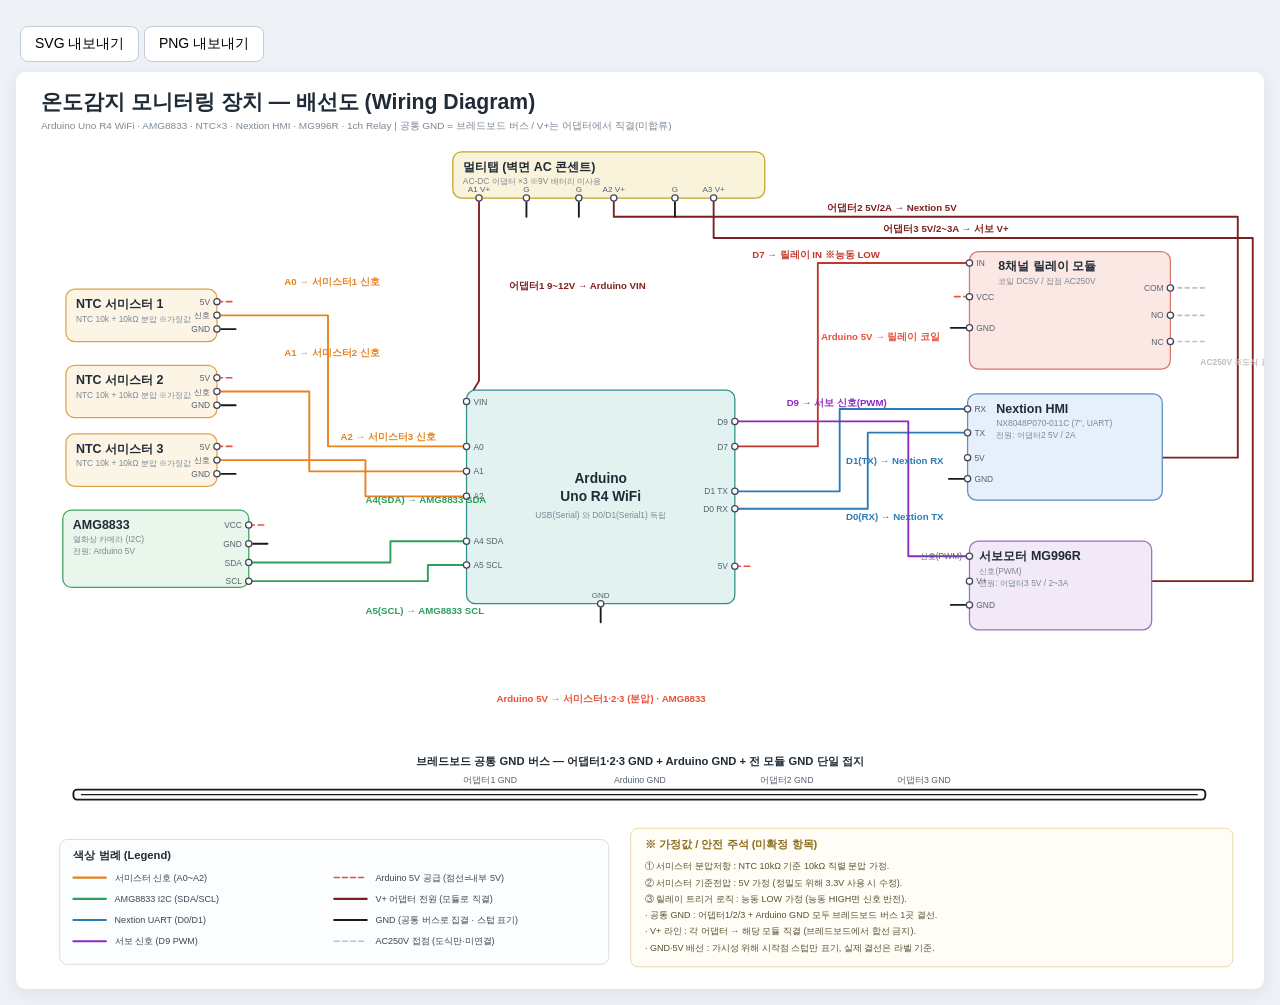
==== temperature-monitor-wiring.html @ 6a08c714 "온도감지 모니터링 장치 배선도(SVG) 추가 — 선 뒤배치·GND/5V 스텁 처리 요청 수정사항 반영하여 배선도를 HTML/SVG로 재제작: - 배선을 맨 뒤 레이어(wires)로" ====
<!DOCTYPE html>
<html lang="ko">
<head>
<meta charset="UTF-8" />
<meta name="viewport" content="width=device-width, initial-scale=1.0" />
<title>온도감지 모니터링 장치 — 배선도 (Wiring Diagram)</title>
<style>
  html,body{margin:0;background:#eef2f6;font-family:'Segoe UI','Apple SD Gothic Neo','Malgun Gothic','Noto Sans KR',sans-serif;}
  .page{max-width:2000px;margin:0 auto;padding:16px;}
  svg{width:100%;height:auto;display:block;background:#fff;border-radius:10px;box-shadow:0 4px 18px rgba(0,0,0,.08);}
  .dl{margin:10px 4px;}
  .dl button{padding:8px 14px;font-size:14px;border:1px solid #c3ccd6;border-radius:8px;background:#fff;cursor:pointer;}
  .dl button:hover{background:#f1f5f9;}
</style>
</head>
<body>
<div class="page">
  <div class="dl">
    <button id="btn-svg">SVG 내보내기</button>
    <button id="btn-png">PNG 내보내기</button>
  </div>
  <svg id="diagram" viewBox="0 0 2000 1470" xmlns="http://www.w3.org/2000/svg"></svg>
</div>

<script>
/* =====================================================================
 * 온도감지 모니터링 장치 배선도 — 재제작본
 *
 * 적용된 수정사항:
 *  (1) 배선(wiresG)을 가장 먼저 그려 맨 뒤 레이어에 둔다. 이후 모듈
 *      박스(modulesG), 텍스트 라벨(labelsG) 순으로 그려 모듈이 선에
 *      가려지지 않도록 한다.
 *  (2) GND(검정)와 5V(빨강 점선) 네트는 연결점(시작점)에서 짧은 스텁만
 *      그리고 긴 배선은 생략한다. 라벨과 하단 공통 GND 버스 바는 남겨
 *      연결 의도는 유지한다.
 * ===================================================================== */
const NS = 'http://www.w3.org/2000/svg';
const svg = document.getElementById('diagram');

const wiresG   = mk('g', { id: 'wires' });   // (1) 맨 뒤
const modulesG = mk('g', { id: 'modules' }); // 그 위
const labelsG  = mk('g', { id: 'labels' });  // 맨 앞
svg.append(wiresG, modulesG, labelsG);

// 배경
mk('rect', { x: 0, y: 0, width: 2000, height: 1470, fill: '#ffffff' }, wiresG);

function mk(tag, attrs, parent) {
  const e = document.createElementNS(NS, tag);
  for (const k in attrs) e.setAttribute(k, attrs[k]);
  if (parent) parent.appendChild(e);
  return e;
}
function txt(x, y, str, o = {}, parent = labelsG) {
  const t = mk('text', {
    x, y, 'font-size': o.size || 16, 'font-weight': o.weight || 400,
    fill: o.fill || '#26323d', 'text-anchor': o.anchor || 'start',
    'font-family': "'Segoe UI','Apple SD Gothic Neo','Malgun Gothic',sans-serif",
  }, parent);
  t.textContent = str;
  return t;
}
function poly(points, o, parent = wiresG) {
  return mk('polyline', {
    points: points.map(p => p.join(',')).join(' '),
    fill: 'none', stroke: o.color, 'stroke-width': o.w || 3,
    'stroke-linejoin': 'round', 'stroke-linecap': 'round',
    'stroke-dasharray': o.dash || 'none',
  }, parent);
}
function dot(x, y, color) {
  mk('circle', { cx: x, cy: y, r: 5, fill: color, stroke: '#fff', 'stroke-width': 1.5 }, wiresG);
}

/* ---------------- 색상 팔레트 ---------------- */
const C = {
  orange: '#E8821E',   // 서미스터 신호
  green:  '#2E9E5B',   // I2C
  blue:   '#2C7BB6',   // UART
  purple: '#8A2BBE',   // 서보 PWM
  trig:   '#C0392B',   // 릴레이 트리거
  v5:     '#E8503A',   // Arduino 5V (점선)
  vplus:  '#7E1F1F',   // V+ 어댑터 (직결)
  gnd:    '#1A1A1A',   // GND
  ac:     '#BFBFBF',   // AC250V (미연결)
};

/* ---------------- 모듈 정의 ---------------- */
const P = {}; // 핀 좌표 레지스트리 P['MOD.pin'] = [x,y]

const modules = [
  { id:'TAP', x:700, y:128, w:500, h:74, fill:'#FAF3DB', stroke:'#C9A227',
    title:'멀티탭 (벽면 AC 콘센트)', sub:['AC-DC 어댑터 ×3  ※9V 배터리 미사용'],
    pins:[
      {id:'A1', label:'A1 V+', x:742, y:202, edge:'B'},
      {id:'G1', label:'G',     x:818, y:202, edge:'B'},
      {id:'G2', label:'G',     x:902, y:202, edge:'B'},
      {id:'A2', label:'A2 V+', x:958, y:202, edge:'B'},
      {id:'G3', label:'G',     x:1056,y:202, edge:'B'},
      {id:'A3', label:'A3 V+', x:1118,y:202, edge:'B'},
    ]},

  { id:'NTC1', x:80, y:348, w:242, h:84, fill:'#FCF5E6', stroke:'#E0A24A',
    title:'NTC 서미스터 1', sub:['NTC 10k + 10kΩ 분압  ※가정값'],
    pins:[ {id:'5V',label:'5V',x:322,y:368,edge:'R'},
           {id:'SIG',label:'신호',x:322,y:390,edge:'R'},
           {id:'GND',label:'GND',x:322,y:412,edge:'R'} ]},

  { id:'NTC2', x:80, y:470, w:242, h:84, fill:'#FCF5E6', stroke:'#E0A24A',
    title:'NTC 서미스터 2', sub:['NTC 10k + 10kΩ 분압  ※가정값'],
    pins:[ {id:'5V',label:'5V',x:322,y:490,edge:'R'},
           {id:'SIG',label:'신호',x:322,y:512,edge:'R'},
           {id:'GND',label:'GND',x:322,y:534,edge:'R'} ]},

  { id:'NTC3', x:80, y:580, w:242, h:84, fill:'#FCF5E6', stroke:'#E0A24A',
    title:'NTC 서미스터 3', sub:['NTC 10k + 10kΩ 분압  ※가정값'],
    pins:[ {id:'5V',label:'5V',x:322,y:600,edge:'R'},
           {id:'SIG',label:'신호',x:322,y:622,edge:'R'},
           {id:'GND',label:'GND',x:322,y:644,edge:'R'} ]},

  { id:'AMG', x:75, y:702, w:298, h:124, fill:'#E9F6EC', stroke:'#3DA35D',
    title:'AMG8833', sub:['열화상 카메라 (I2C)','전원: Arduino 5V'],
    pins:[ {id:'VCC',label:'VCC',x:373,y:726,edge:'R'},
           {id:'GND',label:'GND',x:373,y:756,edge:'R'},
           {id:'SDA',label:'SDA',x:373,y:786,edge:'R'},
           {id:'SCL',label:'SCL',x:373,y:816,edge:'R'} ]},

  { id:'ARD', x:722, y:510, w:430, h:342, fill:'#E2F2F0', stroke:'#2E8F86', center:true,
    title:'Arduino', title2:'Uno R4 WiFi', sub:['USB(Serial) 와 D0/D1(Serial1) 독립'],
    pins:[
      {id:'VIN',  label:'VIN',   x:722, y:528, edge:'L'},
      {id:'A0',   label:'A0',    x:722, y:600, edge:'L'},
      {id:'A1',   label:'A1',    x:722, y:640, edge:'L'},
      {id:'A2',   label:'A2',    x:722, y:680, edge:'L'},
      {id:'A4',   label:'A4 SDA',x:722, y:752, edge:'L'},
      {id:'A5',   label:'A5 SCL',x:722, y:790, edge:'L'},
      {id:'D9',   label:'D9',    x:1152,y:560, edge:'R'},
      {id:'D7',   label:'D7',    x:1152,y:600, edge:'R'},
      {id:'D1',   label:'D1 TX', x:1152,y:672, edge:'R'},
      {id:'D0',   label:'D0 RX', x:1152,y:700, edge:'R'},
      {id:'5V',   label:'5V',    x:1152,y:792, edge:'R'},
      {id:'GND',  label:'GND',   x:937, y:852, edge:'B'},
    ]},

  { id:'RLY', x:1528, y:288, w:322, h:188, fill:'#FBE7E4', stroke:'#D9776B', titleDX:46,
    title:'8채널 릴레이 모듈', sub:['코일 DC5V / 접점 AC250V'],
    pins:[
      {id:'IN', label:'IN', x:1528,y:306,edge:'L'},
      {id:'VCC',label:'VCC',x:1528,y:360,edge:'L'},
      {id:'GND',label:'GND',x:1528,y:410,edge:'L'},
      {id:'COM',label:'COM',x:1850,y:346,edge:'R'},
      {id:'NO', label:'NO', x:1850,y:390,edge:'R'},
      {id:'NC', label:'NC', x:1850,y:432,edge:'R'},
    ]},

  { id:'NXT', x:1525, y:516, w:312, h:170, fill:'#E6F0FA', stroke:'#5B8FC9', titleDX:46,
    title:'Nextion HMI', sub:['NX8048P070-011C (7", UART)','전원: 어댑터2 5V / 2A'],
    pins:[
      {id:'RX', label:'RX', x:1525,y:540,edge:'L'},
      {id:'TX', label:'TX', x:1525,y:578,edge:'L'},
      {id:'5V', label:'5V', x:1525,y:618,edge:'L'},
      {id:'GND',label:'GND',x:1525,y:652,edge:'L'},
    ]},

  { id:'SRV', x:1528, y:752, w:292, h:142, fill:'#F2E9F8', stroke:'#9B6FC0',
    title:'서보모터 MG996R', sub:['신호(PWM)','전원: 어댑터3 5V / 2~3A'],
    pins:[
      {id:'SIG',label:'신호(PWM)',x:1528,y:776,edge:'L',out:true},
      {id:'VP', label:'V+', x:1528,y:816,edge:'L'},
      {id:'GND',label:'GND',x:1528,y:854,edge:'L'},
    ]},
];

/* ---------------- 모듈 + 핀 렌더 ---------------- */
for (const m of modules) {
  mk('rect', { x:m.x, y:m.y, width:m.w, height:m.h, rx:14,
    fill:m.fill, stroke:m.stroke, 'stroke-width':2 }, modulesG);

  // 제목 / 부제 (모듈 박스 위에 그려지는 라벨 레이어)
  if (m.center) {
    // 큰 박스(아두이노)는 가운데 정렬
    const cx = m.x + m.w / 2;
    let cy = m.y + m.h / 2 - 22;
    txt(cx, cy, m.title, { size:22, weight:700, anchor:'middle', fill:'#1f2b36' });
    if (m.title2) { cy += 28; txt(cx, cy, m.title2, { size:22, weight:700, anchor:'middle', fill:'#1f2b36' }); }
    cy += 28;
    (m.sub || []).forEach((line, i) => txt(cx, cy + i*20, line, { size:13.5, anchor:'middle', fill:'#7a8896' }));
  } else {
    const tx0 = m.x + (m.titleDX || 16);
    let ty = m.y + 30;
    txt(tx0, ty, m.title, { size:20, weight:700, fill:'#1f2b36' });
    if (m.title2) { ty += 24; txt(tx0, ty, m.title2, { size:20, weight:700, fill:'#1f2b36' }); }
    let sy = (m.title2 ? m.y + 78 : m.y + 52);
    for (const line of (m.sub || [])) { txt(tx0, sy, line, { size:13.5, fill:'#7a8896' }); sy += 19; }
  }

  // 핀: 등록 + 점 + 핀 라벨
  for (const p of m.pins) {
    P[m.id + '.' + p.id] = [p.x, p.y];
    mk('circle', { cx:p.x, cy:p.y, r:5, fill:'#fff', stroke:'#445', 'stroke-width':2 }, modulesG);
    if (p.out) // 박스 밖(왼쪽)으로 라벨 — 제목과 겹침 방지
      txt(p.x - 12, p.y + 5, p.label, { size:13.5, anchor:'end', fill:'#54616e' });
    else if (p.edge === 'R') txt(p.x - 11, p.y + 5, p.label, { size:13.5, anchor:'end', fill:'#54616e' });
    else if (p.edge === 'L') txt(p.x + 11, p.y + 5, p.label, { size:13.5, anchor:'start', fill:'#54616e' });
    else if (p.edge === 'B') txt(p.x, p.y - 9, p.label, { size:13, anchor:'middle', fill:'#54616e' });
    else txt(p.x, p.y + 16, p.label, { size:13, anchor:'middle', fill:'#54616e' });
  }
}
const pin = ref => P[ref];

/* ====================================================================
 * 신호선 (전체 표시) — 모듈 뒤 레이어
 * ==================================================================== */
// 서미스터 신호 (주황) → A0/A1/A2
poly([pin('NTC1.SIG'), [500,390],[500,600], pin('ARD.A0')], { color:C.orange });
poly([pin('NTC2.SIG'), [470,512],[470,640], pin('ARD.A1')], { color:C.orange });
poly([pin('NTC3.SIG'), [560,622],[560,680], pin('ARD.A2')], { color:C.orange });

// AMG8833 I2C (초록)
poly([pin('AMG.SDA'), [600,786],[600,752], pin('ARD.A4')], { color:C.green });
poly([pin('AMG.SCL'), [660,816],[660,790], pin('ARD.A5')], { color:C.green });

// Nextion UART (파랑)
poly([pin('ARD.D1'), [1320,672],[1320,540], pin('NXT.RX')], { color:C.blue });
poly([pin('ARD.D0'), [1365,700],[1365,578], pin('NXT.TX')], { color:C.blue });

// 서보 신호 (보라) D9 → MG996R
poly([pin('ARD.D9'), [1430,560],[1430,776], pin('SRV.SIG')], { color:C.purple });

// 릴레이 트리거 (빨강) D7 → IN
poly([pin('ARD.D7'), [1285,600],[1285,306], pin('RLY.IN')], { color:C.trig });

/* ====================================================================
 * V+ 어댑터 직결선 (유지) — 진한 적색 실선
 * ==================================================================== */
poly([pin('TAP.A1'), [742,495], pin('ARD.VIN')], { color:C.vplus, w:3 });                       // 어댑터1 → VIN
poly([pin('TAP.A2'), [958,232],[1958,232],[1958,618], pin('NXT.5V')], { color:C.vplus, w:3 });   // 어댑터2 → Nextion 5V
poly([pin('TAP.A3'), [1118,266],[1982,266],[1982,816], pin('SRV.VP')], { color:C.vplus, w:3 });  // 어댑터3 → 서보 V+

/* ====================================================================
 * (2) GND 네트 — 시작점 스텁만, 긴 배선 생략
 * ==================================================================== */
const STUB = 30;
function gndStub(ref, dir) {
  const [x, y] = pin(ref);
  const d = { L:[-1,0], R:[1,0], U:[0,-1], D:[0,1] }[dir];
  poly([[x, y], [x + d[0]*STUB, y + d[1]*STUB]], { color:C.gnd, w:3 });
  dot(x, y, C.gnd);
}
['NTC1.GND','NTC2.GND','NTC3.GND','AMG.GND'].forEach(r => gndStub(r, 'R'));
['RLY.GND','NXT.GND','SRV.GND'].forEach(r => gndStub(r, 'L'));
gndStub('ARD.GND', 'D');
['TAP.G1','TAP.G2','TAP.G3'].forEach(r => gndStub(r, 'D'));

/* ====================================================================
 * (2) 5V 네트 (Arduino 5V 공급, 빨강 점선) — 시작점 스텁만
 * ==================================================================== */
function v5Stub(ref, dir) {
  const [x, y] = pin(ref);
  const d = { L:[-1,0], R:[1,0], U:[0,-1], D:[0,1] }[dir];
  poly([[x, y], [x + d[0]*STUB, y + d[1]*STUB]], { color:C.v5, w:2.5, dash:'9 6' });
  dot(x, y, C.v5);
}
v5Stub('ARD.5V', 'R');                                  // Arduino 5V 출력
['NTC1.5V','NTC2.5V','NTC3.5V','AMG.VCC'].forEach(r => v5Stub(r, 'R')); // 분압/센서 공급
v5Stub('RLY.VCC', 'L');                                 // 릴레이 코일 5V

/* ====================================================================
 * AC250V 접점 (미연결, 회색 점선 스텁) — 도식만
 * ==================================================================== */
['RLY.COM','RLY.NO','RLY.NC'].forEach(r => {
  const [x, y] = pin(r);
  poly([[x, y], [x + 60, y]], { color:C.ac, w:2.5, dash:'6 6' });
});

/* ====================================================================
 * 하단 공통 GND 버스 바 (유지)
 * ==================================================================== */
mk('rect', { x:92, y:1150, width:1814, height:16, rx:6,
  fill:'#fff', stroke:C.gnd, 'stroke-width':3 }, modulesG);
mk('line', { x1:104, y1:1158, x2:1894, y2:1158, stroke:C.gnd, 'stroke-width':2 }, modulesG);

txt(1000, 1110, '브레드보드 공통 GND 버스 — 어댑터1·2·3 GND + Arduino GND + 전 모듈 GND 단일 접지',
  { size:18, weight:700, anchor:'middle', fill:'#1f2b36' });
[['어댑터1 GND',760],['Arduino GND',1000],['어댑터2 GND',1235],['어댑터3 GND',1455]]
  .forEach(([t,x]) => txt(x, 1140, t, { size:14, anchor:'middle', fill:'#54616e' }));

/* ====================================================================
 * 배선 라벨 (맨 앞 레이어)
 * ==================================================================== */
const L = (x, y, s, color, size=15.5) => txt(x, y, s, { size, weight:600, fill:color });
L(430, 342, 'A0 → 서미스터1 신호', C.orange);
L(430, 455, 'A1 → 서미스터2 신호', C.orange);
L(520, 590, 'A2 → 서미스터3 신호', C.orange);
L(560, 690, 'A4(SDA) → AMG8833 SDA', C.green);
L(560, 868, 'A5(SCL) → AMG8833 SCL', C.green);
L(1330, 628, 'D1(TX) → Nextion RX', C.blue);
L(1330, 718, 'D0(RX) → Nextion TX', C.blue);
L(1235, 535, 'D9 → 서보 신호(PWM)', C.purple);
L(1180, 298, 'D7 → 릴레이 IN  ※능동 LOW', C.trig);
L(790, 348, '어댑터1 9~12V → Arduino VIN', C.vplus);
L(1300, 222, '어댑터2 5V/2A → Nextion 5V', C.vplus);
L(1390, 256, '어댑터3 5V/2~3A → 서보 V+', C.vplus);
L(770, 1010, 'Arduino 5V → 서미스터1·2·3 (분압) · AMG8833', C.v5);
L(1290, 430, 'Arduino 5V → 릴레이 코일', C.v5);
L(1898, 470, 'AC250V ※도식 표시만·미연결', C.ac, 13.5);

/* 제목 */
txt(40, 60, '온도감지 모니터링 장치 — 배선도 (Wiring Diagram)', { size:34, weight:800, fill:'#1f2b36' });
txt(40, 92, 'Arduino Uno R4 WiFi · AMG8833 · NTC×3 · Nextion HMI · MG996R · 1ch Relay | 공통 GND = 브레드보드 버스 / V+는 어댑터에서 직결(미합류)',
  { size:16, fill:'#7a8896' });

/* ====================================================================
 * 범례 박스
 * ==================================================================== */
mk('rect', { x:70, y:1230, width:880, height:200, rx:12, fill:'#fbfdff', stroke:'#d4dde6', 'stroke-width':1.5 }, modulesG);
txt(92, 1262, '색상 범례 (Legend)', { size:18, weight:700, fill:'#1f2b36' });
const legend = [
  ['서미스터 신호 (A0~A2)', C.orange, false, 92, 1296],
  ['AMG8833 I2C (SDA/SCL)', C.green, false, 92, 1330],
  ['Nextion UART (D0/D1)', C.blue, false, 92, 1364],
  ['서보 신호 (D9 PWM)', C.purple, false, 92, 1398],
  ['Arduino 5V 공급 (점선=내부 5V)', C.v5, true, 510, 1296],
  ['V+ 어댑터 전원 (모듈로 직결)', C.vplus, false, 510, 1330],
  ['GND (공통 버스로 집결 · 스텁 표기)', C.gnd, false, 510, 1364],
  ['AC250V 접점 (도식만·미연결)', C.ac, true, 510, 1398],
];
for (const [t, c, dash, x, y] of legend) {
  // 범례 박스(modulesG) 위에 보이도록 스와치/텍스트는 앞 레이어(labelsG)에 그린다.
  poly([[x, y-5],[x+52, y-5]], { color:c, w:dash?2.5:3.5, dash:dash?'8 5':'none' }, labelsG);
  txt(x + 66, y, t, { size:14.5, fill:'#3a4651' });
}

/* ====================================================================
 * 주석 박스
 * ==================================================================== */
mk('rect', { x:985, y:1212, width:965, height:222, rx:12, fill:'#fffdf6', stroke:'#e6d9a8', 'stroke-width':1.5 }, modulesG);
txt(1008, 1244, '※ 가정값 / 안전 주석 (미확정 항목)', { size:18, weight:700, fill:'#8a6d1f' });
const notes = [
  '① 서미스터 분압저항 : NTC 10kΩ 기준 10kΩ 직렬 분압 가정.',
  '② 서미스터 기준전압 : 5V 가정 (정밀도 위해 3.3V 사용 시 수정).',
  '③ 릴레이 트리거 로직 : 능동 LOW 가정 (능동 HIGH면 신호 반전).',
  '· 공통 GND : 어댑터1/2/3 + Arduino GND 모두 브레드보드 버스 1곳 결선.',
  '· V+ 라인 : 각 어댑터 → 해당 모듈 직결 (브레드보드에서 합선 금지).',
  '· GND·5V 배선 : 가시성 위해 시작점 스텁만 표기, 실제 결선은 라벨 기준.',
];
notes.forEach((n, i) => txt(1008, 1278 + i*26, n, { size:14.5, fill:'#5a4f33' }));

/* ====================================================================
 * 내보내기
 * ==================================================================== */
function serializeSVG() {
  const clone = svg.cloneNode(true);
  clone.setAttribute('xmlns', NS);
  return '<?xml version="1.0" encoding="UTF-8"?>\n' + new XMLSerializer().serializeToString(clone);
}
function download(name, blob) {
  const url = URL.createObjectURL(blob);
  const a = document.createElement('a'); a.href = url; a.download = name;
  document.body.appendChild(a); a.click(); a.remove(); URL.revokeObjectURL(url);
}
document.getElementById('btn-svg').onclick = () =>
  download('temperature-monitor-wiring.svg', new Blob([serializeSVG()], { type:'image/svg+xml' }));
document.getElementById('btn-png').onclick = () => {
  const img = new Image();
  const blob = new Blob([serializeSVG()], { type:'image/svg+xml;charset=utf-8' });
  const url = URL.createObjectURL(blob);
  img.onload = () => {
    const cv = document.createElement('canvas'); cv.width = 2000*1.5; cv.height = 1470*1.5;
    const ctx = cv.getContext('2d'); ctx.fillStyle = '#fff'; ctx.fillRect(0,0,cv.width,cv.height);
    ctx.drawImage(img, 0, 0, cv.width, cv.height); URL.revokeObjectURL(url);
    cv.toBlob(b => download('temperature-monitor-wiring.png', b));
  };
  img.src = url;
};
</script>
</body>
</html>
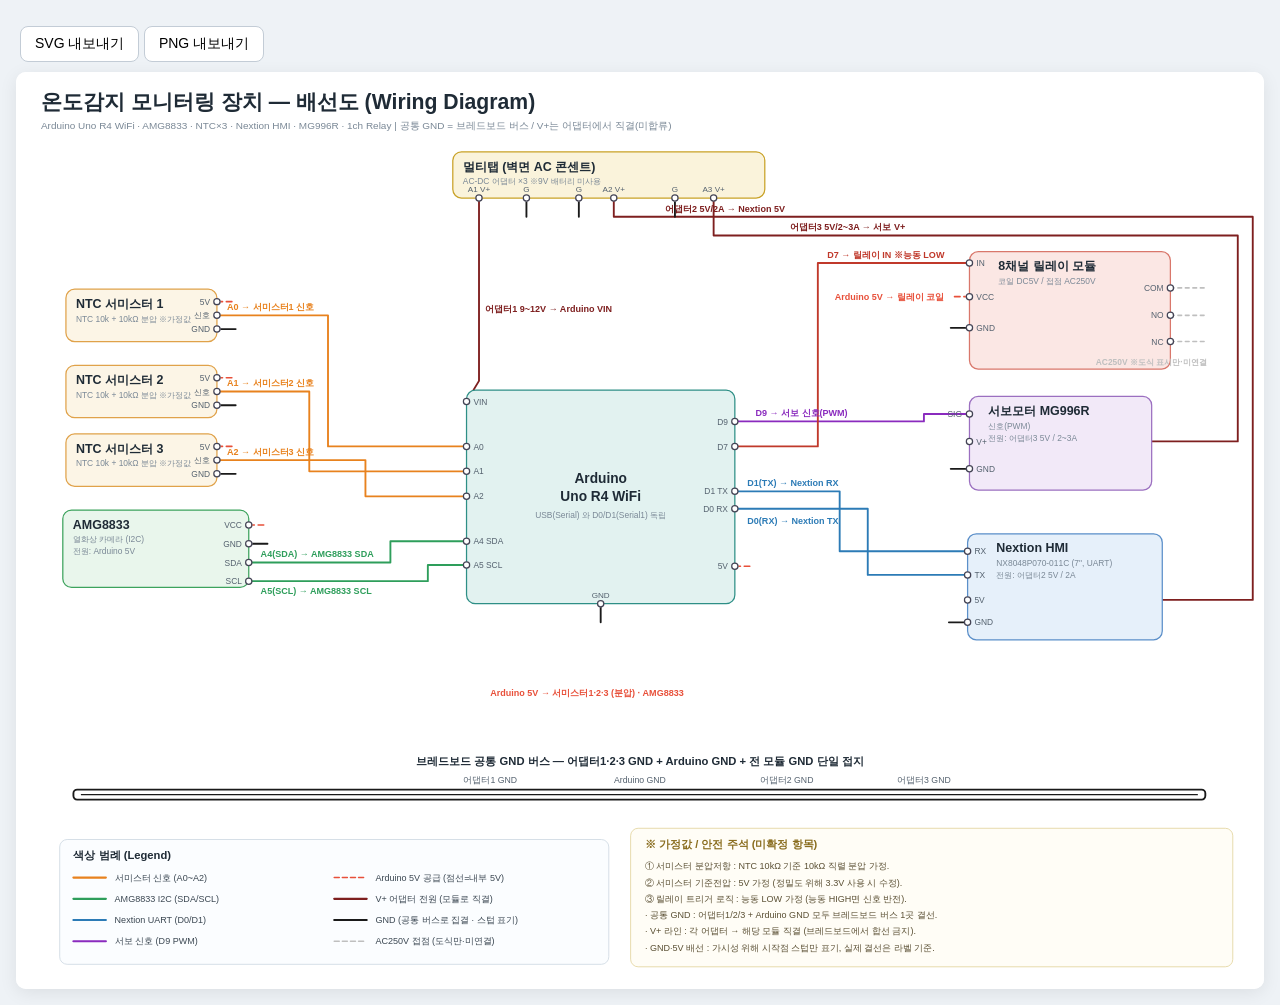
==== commit 489d5df8: "배선도 가독성 개선 — 라벨 밀착·서보/HMI 위치 교환 - 서보모터(MG996R)와 Nextion HMI 위치를 맞바꿔 D9(PWM)·D0/D1(UART)   배선의 교차를 줄임" ====
--- a/temperature-monitor-wiring.html
+++ b/temperature-monitor-wiring.html
@@ -153,21 +153,22 @@
       {id:'NC', label:'NC', x:1850,y:432,edge:'R'},
     ]},
 
-  { id:'NXT', x:1525, y:516, w:312, h:170, fill:'#E6F0FA', stroke:'#5B8FC9', titleDX:46,
+  // ↓↓ 서보·HMI 위치 맞바꿈: 서보(D9/PWM)를 중간 슬롯, Nextion(UART)을 하단 슬롯으로 ↓↓
+  { id:'SRV', x:1528, y:520, w:292, h:150, fill:'#F2E9F8', stroke:'#9B6FC0', titleDX:30,
+    title:'서보모터 MG996R', sub:['신호(PWM)','전원: 어댑터3 5V / 2~3A'],
+    pins:[
+      {id:'SIG',label:'SIG',x:1528,y:548,edge:'L',out:true},
+      {id:'VP', label:'V+', x:1528,y:592,edge:'L'},
+      {id:'GND',label:'GND',x:1528,y:636,edge:'L'},
+    ]},
+
+  { id:'NXT', x:1525, y:740, w:312, h:170, fill:'#E6F0FA', stroke:'#5B8FC9', titleDX:46,
     title:'Nextion HMI', sub:['NX8048P070-011C (7", UART)','전원: 어댑터2 5V / 2A'],
     pins:[
-      {id:'RX', label:'RX', x:1525,y:540,edge:'L'},
-      {id:'TX', label:'TX', x:1525,y:578,edge:'L'},
-      {id:'5V', label:'5V', x:1525,y:618,edge:'L'},
-      {id:'GND',label:'GND',x:1525,y:652,edge:'L'},
-    ]},
-
-  { id:'SRV', x:1528, y:752, w:292, h:142, fill:'#F2E9F8', stroke:'#9B6FC0',
-    title:'서보모터 MG996R', sub:['신호(PWM)','전원: 어댑터3 5V / 2~3A'],
-    pins:[
-      {id:'SIG',label:'신호(PWM)',x:1528,y:776,edge:'L',out:true},
-      {id:'VP', label:'V+', x:1528,y:816,edge:'L'},
-      {id:'GND',label:'GND',x:1528,y:854,edge:'L'},
+      {id:'RX', label:'RX', x:1525,y:768,edge:'L'},
+      {id:'TX', label:'TX', x:1525,y:806,edge:'L'},
+      {id:'5V', label:'5V', x:1525,y:846,edge:'L'},
+      {id:'GND',label:'GND',x:1525,y:882,edge:'L'},
     ]},
 ];
 
@@ -220,12 +221,12 @@
 poly([pin('AMG.SDA'), [600,786],[600,752], pin('ARD.A4')], { color:C.green });
 poly([pin('AMG.SCL'), [660,816],[660,790], pin('ARD.A5')], { color:C.green });
 
-// Nextion UART (파랑)
-poly([pin('ARD.D1'), [1320,672],[1320,540], pin('NXT.RX')], { color:C.blue });
-poly([pin('ARD.D0'), [1365,700],[1365,578], pin('NXT.TX')], { color:C.blue });
-
-// 서보 신호 (보라) D9 → MG996R
-poly([pin('ARD.D9'), [1430,560],[1430,776], pin('SRV.SIG')], { color:C.purple });
+// Nextion UART (파랑) — 하단 슬롯으로 내려감
+poly([pin('ARD.D1'), [1320,672],[1320,768], pin('NXT.RX')], { color:C.blue });
+poly([pin('ARD.D0'), [1365,700],[1365,806], pin('NXT.TX')], { color:C.blue });
+
+// 서보 신호 (보라) D9 → MG996R — 중간 슬롯, 거의 수평 (교차 최소화)
+poly([pin('ARD.D9'), [1455,560],[1455,548], pin('SRV.SIG')], { color:C.purple });
 
 // 릴레이 트리거 (빨강) D7 → IN
 poly([pin('ARD.D7'), [1285,600],[1285,306], pin('RLY.IN')], { color:C.trig });
@@ -234,8 +235,8 @@
  * V+ 어댑터 직결선 (유지) — 진한 적색 실선
  * ==================================================================== */
 poly([pin('TAP.A1'), [742,495], pin('ARD.VIN')], { color:C.vplus, w:3 });                       // 어댑터1 → VIN
-poly([pin('TAP.A2'), [958,232],[1958,232],[1958,618], pin('NXT.5V')], { color:C.vplus, w:3 });   // 어댑터2 → Nextion 5V
-poly([pin('TAP.A3'), [1118,266],[1982,266],[1982,816], pin('SRV.VP')], { color:C.vplus, w:3 });  // 어댑터3 → 서보 V+
+poly([pin('TAP.A2'), [958,232],[1982,232],[1982,846], pin('NXT.5V')], { color:C.vplus, w:3 });   // 어댑터2 → Nextion 5V (하단·외측 루프)
+poly([pin('TAP.A3'), [1118,262],[1958,262],[1958,592], pin('SRV.VP')], { color:C.vplus, w:3 });  // 어댑터3 → 서보 V+ (중간·내측 루프)
 
 /* ====================================================================
  * (2) GND 네트 — 시작점 스텁만, 긴 배선 생략
@@ -288,22 +289,31 @@
 /* ====================================================================
  * 배선 라벨 (맨 앞 레이어)
  * ==================================================================== */
-const L = (x, y, s, color, size=15.5) => txt(x, y, s, { size, weight:600, fill:color });
-L(430, 342, 'A0 → 서미스터1 신호', C.orange);
-L(430, 455, 'A1 → 서미스터2 신호', C.orange);
-L(520, 590, 'A2 → 서미스터3 신호', C.orange);
-L(560, 690, 'A4(SDA) → AMG8833 SDA', C.green);
-L(560, 868, 'A5(SCL) → AMG8833 SCL', C.green);
-L(1330, 628, 'D1(TX) → Nextion RX', C.blue);
-L(1330, 718, 'D0(RX) → Nextion TX', C.blue);
-L(1235, 535, 'D9 → 서보 신호(PWM)', C.purple);
-L(1180, 298, 'D7 → 릴레이 IN  ※능동 LOW', C.trig);
-L(790, 348, '어댑터1 9~12V → Arduino VIN', C.vplus);
-L(1300, 222, '어댑터2 5V/2A → Nextion 5V', C.vplus);
-L(1390, 256, '어댑터3 5V/2~3A → 서보 V+', C.vplus);
-L(770, 1010, 'Arduino 5V → 서미스터1·2·3 (분압) · AMG8833', C.v5);
-L(1290, 430, 'Arduino 5V → 릴레이 코일', C.v5);
-L(1898, 470, 'AC250V ※도식 표시만·미연결', C.ac, 13.5);
+// 라벨은 각 배선의 수평/수직 구간 바로 옆(약 8~12px)에 밀착 배치한다.
+const L = (x, y, s, color, size=14.5, anchor='start') => txt(x, y, s, { size, weight:600, fill:color, anchor });
+// 서미스터 신호(주황) — NTC 신호핀에서 나오는 수평 구간 바로 위
+L(338, 382, 'A0 → 서미스터1 신호', C.orange);
+L(338, 504, 'A1 → 서미스터2 신호', C.orange);
+L(338, 614, 'A2 → 서미스터3 신호', C.orange);
+// AMG8833 I2C(초록) — AMG 핀에서 나오는 수평 구간 옆
+L(392, 778, 'A4(SDA) → AMG8833 SDA', C.green);
+L(392, 836, 'A5(SCL) → AMG8833 SCL', C.green);
+// Nextion UART(파랑) — D1/D0 수평 구간 바로 옆
+L(1172, 664, 'D1(TX) → Nextion RX', C.blue);
+L(1172, 724, 'D0(RX) → Nextion TX', C.blue);
+// 서보 신호(보라) — D9 수평 구간 바로 위
+L(1185, 552, 'D9 → 서보 신호(PWM)', C.purple);
+// 릴레이 트리거(빨강) — IN 진입 수평 구간 위
+L(1300, 298, 'D7 → 릴레이 IN  ※능동 LOW', C.trig);
+// V+ 어댑터(진적색) — 각 직결선 구간 옆
+L(752, 384, '어댑터1 9~12V → Arduino VIN', C.vplus);
+L(1040, 224, '어댑터2 5V/2A → Nextion 5V', C.vplus);
+L(1240, 254, '어댑터3 5V/2~3A → 서보 V+', C.vplus);
+// 5V 공급(빨강 점선·생략선) — 관련 스텁 부근
+L(760, 1000, 'Arduino 5V → 서미스터1·2·3 (분압) · AMG8833', C.v5);
+L(1312, 366, 'Arduino 5V → 릴레이 코일', C.v5);
+// AC250V 접점 — 우측 점선 스텁 옆 (오른쪽 정렬로 화면 밖 넘침 방지)
+L(1908, 470, 'AC250V ※도식 표시만·미연결', C.ac, 13.5, 'end');
 
 /* 제목 */
 txt(40, 60, '온도감지 모니터링 장치 — 배선도 (Wiring Diagram)', { size:34, weight:800, fill:'#1f2b36' });
